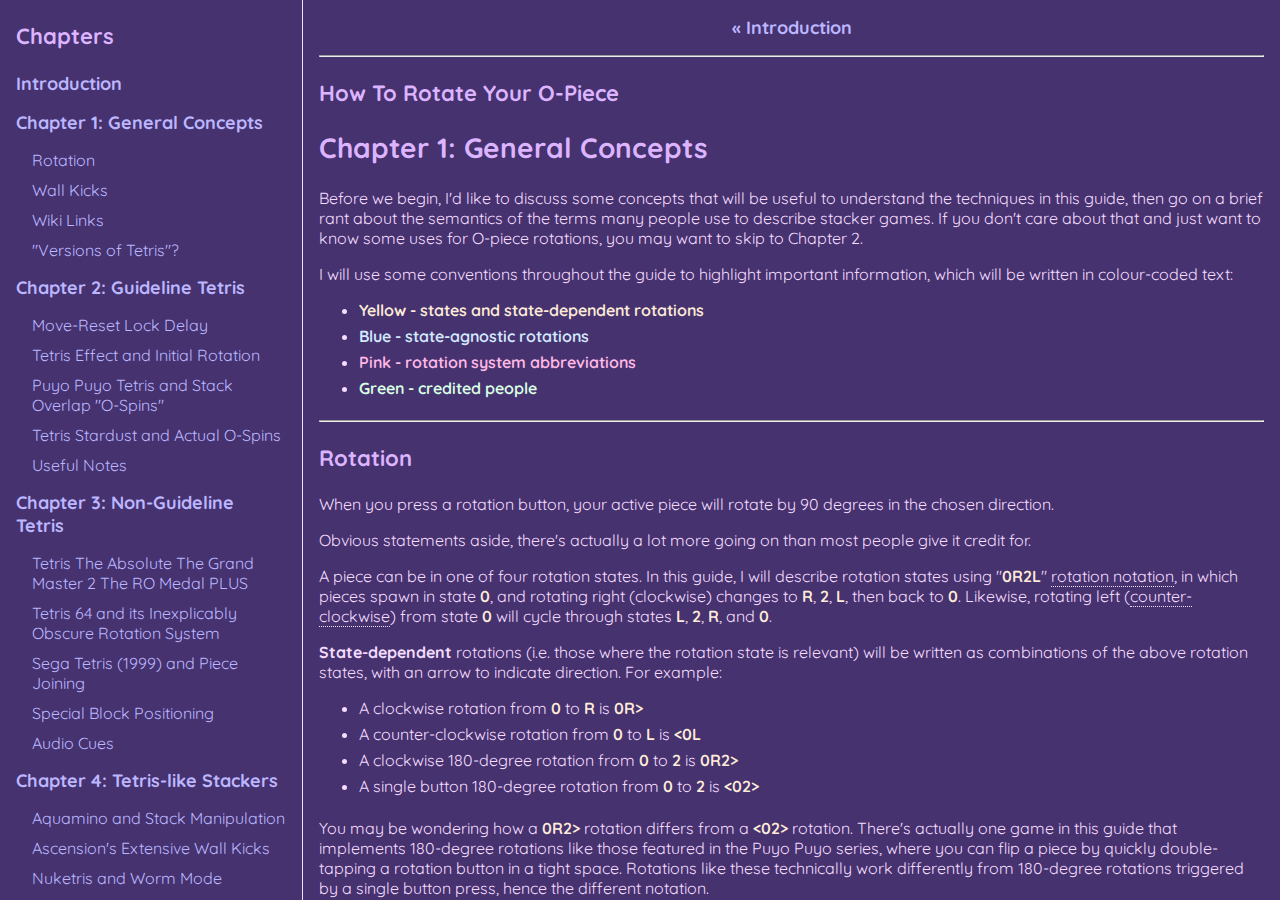
==== chapter1.html @ 80faca94 "Navigation Rework WIP" ====
<!DOCTYPE html>
<html lang="en">
    <head>
        <meta charset="utf-8">
        <meta name="viewport" content="width=device-width, initial-scale=1">
        <title>How To Rotate Your O-Piece - General Concepts</title>
        <link rel="icon" href="img/favicon.ico" />
        <link rel="stylesheet" href="css/style.css" />
        <link rel="stylesheet" href="css/playfield.css" />
    </head>

    <body>
		<header class="mobile">
			<div class="nav-icon"></div>
		</header>

		<div class="container">
			<nav class="nav-container desktop"></nav>

			<main class="content-container">
				<div class="nav-chapter centre">
					<a href="index.html">&laquo; Introduction</a>
				</div>

				<hr />

				<h3>How To Rotate Your O-Piece</h3>
				<h2>Chapter 1: General Concepts</h2>

                <p>
                    Before we begin, I'd like to discuss some concepts that will be useful to understand the techniques in this guide, then
					go on a brief rant about the semantics of the terms many people use to describe stacker games. If you don't care about
					that and just want to know some uses for O-piece rotations, you may want to skip to Chapter 2.
                </p>

                <p>
                    I will use some conventions throughout the guide to highlight important information, which will be written in
					colour-coded text:
                </p>

                <ul>
                    <li><span class="state">Yellow - states and state-dependent rotations</span></li>
                    <li><span class="nostate">Blue - state-agnostic rotations</span></li>
                    <li><span class="system">Pink - rotation system abbreviations</span></li>
                    <li><span class="credit">Green - credited people</span></li>
                </ul>

				<hr />

				<section id="rotation">
					<h3>Rotation</h3>
	
					<p>
						When you press a rotation button, your active piece will rotate by 90 degrees in the chosen direction.
					</p>
	
					<p>
						Obvious statements aside, there's actually a lot more going on than most people give it credit for.
					</p>
	
					<p>
						A piece can be in one of four rotation states. In this guide, I will describe rotation states using
						"<span class="state">0R2L</span>" <span class="tooltip" title="Yes I did this on purpose you can't stop
						me">rotation notation</span>, in which pieces spawn in state <span class="state">0</span>, and rotating right
						(clockwise) changes to <span class="state">R</span>, <span class="state">2</span>, <span class="state">L</span>,
						then back to <span class="state">0</span>. Likewise, rotating left (<span class="tooltip" title="Despite my
						preference of 'anti-clockwise', CCW is the community-accepted abbreviation and it would just make things
						confusing">counter-clockwise</span>) from state <span class="state">0</span> will cycle through states
						<span class="state">L</span>, <span class="state">2</span>, <span class="state">R</span>, and
						<span class="state">0</span>.
					</p>
	
					<p>
						<strong>State-dependent</strong> rotations (i.e. those where the rotation state is relevant) will be written as
						combinations of the above rotation states, with an arrow to indicate direction. For example:
					</p>
	
					<ul>
						<li>
							A clockwise rotation from <span class="state">0</span> to <span class="state">R</span> is
							<span class="state">0R&gt;</span>
						</li>
						<li>
							A counter-clockwise rotation from <span class="state">0</span> to <span class="state">L</span> is
							<span class="state">&lt;0L</span>
						</li>
						<li>
							A clockwise 180-degree rotation from <span class="state">0</span> to <span class="state">2</span> is
							<span class="state">0R2&gt;</span>
						</li>
						<li>
							A single button 180-degree rotation from <span class="state">0</span> to <span class="state">2</span> is
							<span class="state">&lt;02&gt;</span>
						</li>
					</ul>
	
					<p>
						You may be wondering how a <span class="state">0R2&gt;</span> rotation differs from a <span class="state">&lt;02&gt;
						</span> rotation. There's actually one game in this guide that implements 180-degree rotations like those featured
						in the Puyo Puyo series, where you can flip a piece by quickly double-tapping a rotation button in a tight space.
						Rotations like these technically work differently from 180-degree rotations triggered by a single button press,
						hence the different notation.
					</p>
	
					<p>
						<strong>State-agnostic</strong> rotations (i.e. those where the rotation state doesn't matter) will be written in
						one of two ways. The longer notation will be used for rotations on their own, while the shorter notation will be
						used for sequences.
					</p>
	
					<ul>
						<li>Counter-Clockwise - <span class="nostate">CCW</span> or <span class="nostate">L</span></li>
						<li>Clockwise - <span class="nostate">CW</span> or <span class="nostate">R</span></li>
						<li>180 - <span class="nostate">180</span> or <span class="nostate">F</span></li>
					</ul>
	
					<p>
						In many stackers (especially modern Tetris games), the O-piece can have multiple rotation states even if each one
						is identical. This means the O-piece is actually rotating internally even if there is no visual feedback for doing
						so. In the Tetris Worlds implementation of the commonly used Super Rotation System, or <span class="system">SRS
						</span> for short, the O-piece internally rotates around one of its blocks (the lower-left block in state
						<span class="state">0</span>), but an offset is applied to keep it in place when rotated. This may or may not be
						the case for implementations in other games, though.
					</p>
	
					<ul class="sources">
						<li>
							<strong>Sources</strong>
							<ul>
								<li>
									<span class="system">SRS</span> wiki pages:
									<a href="https://harddrop.com/wiki/SRS">Hard Drop</a> |
									<a href="https://tetris.wiki/Super_Rotation_System">TetrisWiki</a>
								</li>
								<li>
									<a href="https://puyonexus.com/wiki/Rotation">
										Rotation on Puyo Nexus
									</a>
								</li>
							</ul>
						</li>
					</ul>
				</section>
	
				<section id="wallkicks">
					<h3>Wall Kicks</h3>
	
					<p>
						<strong>Wall kicks</strong> are a feature of many modern rotation systems, allowing pieces to move when rotated if
						their new position is obstructed by a wall or another piece.
					</p>
	
					<p>
						In <span class="system">SRS</span>, four alternative positions are checked if basic rotation fails, and the piece
						will move to the first one that succeeds. For example, this is how the infamous Fin TSD works in
						<span class="system">SRS</span>:
					</p>
	
					<div class="playfield-container">
						/[ ][ ][ ][ ][ ][ ][ ][ ][ ][ ]/
						/[G][G][G][ ][ ][ ][ ][ ][ ][ ]/
						/[G][T][T][T][ ][ ][ ][ ][ ][ ]/
						/[G][ ][T][ ][ ][ ][ ][ ][ ][ ]/
						/[G][ ][ ][G][G][G][G][G][G][G]/
						/[G][ ][G][G][G][G][G][G][G][G]/
						~State <span class="state">2</span>~
					</div>
	
					<div class="playfield-container">
						/[ ][ ][ ][ ][ ][ ][ ][ ][ ][ ]/
						/[G][G][D][ ][ ][ ][ ][ ][ ][ ]/
						/[G][ ][T][T][ ][ ][ ][ ][ ][ ]/
						/[G][ ][T][ ][ ][ ][ ][ ][ ][ ]/
						/[G][ ][ ][G][G][G][G][G][G][G]/
						/[G][ ][G][G][G][G][G][G][G][G]/
						~<span class="state">&lt;2R</span> (fail)~
					</div>
	
					<div class="playfield-container">
						/[ ][ ][ ][ ][ ][ ][ ][ ][ ][ ]/
						/[G][D][G][ ][ ][ ][ ][ ][ ][ ]/
						/[G][T][T][ ][ ][ ][ ][ ][ ][ ]/
						/[G][T][ ][ ][ ][ ][ ][ ][ ][ ]/
						/[G][ ][ ][G][G][G][G][G][G][G]/
						/[G][ ][G][G][G][G][G][G][G][G]/
						~Kick 1 (fail)~
					</div>
	
					<div class="playfield-container">
						/[ ][T][ ][ ][ ][ ][ ][ ][ ][ ]/
						/[G][D][D][ ][ ][ ][ ][ ][ ][ ]/
						/[G][T][ ][ ][ ][ ][ ][ ][ ][ ]/
						/[G][ ][ ][ ][ ][ ][ ][ ][ ][ ]/
						/[G][ ][ ][G][G][G][G][G][G][G]/
						/[G][ ][G][G][G][G][G][G][G][G]/
						~Kick 2 (fail)~
					</div>
	
					<div class="playfield-container">
						/[ ][ ][ ][ ][ ][ ][ ][ ][ ][ ]/
						/[G][G][G][ ][ ][ ][ ][ ][ ][ ]/
						/[G][ ][ ][ ][ ][ ][ ][ ][ ][ ]/
						/[G][ ][T][ ][ ][ ][ ][ ][ ][ ]/
						/[G][ ][T][D][G][G][G][G][G][G]/
						/[G][ ][D][G][G][G][G][G][G][G]/
						~Kick 3 (fail)~
					</div>
	
					<div class="playfield-container">
						/[ ][ ][ ][ ][ ][ ][ ][ ][ ][ ]/
						/[G][G][G][ ][ ][ ][ ][ ][ ][ ]/
						/[G][ ][ ][ ][ ][ ][ ][ ][ ][ ]/
						/[G][T][ ][ ][ ][ ][ ][ ][ ][ ]/
						/[G][T][T][G][G][G][G][G][G][G]/
						/[G][T][G][G][G][G][G][G][G][G]/
						~Kick 4 (success)~
					</div>
	
					<div class="playfield-container">
						/[ ][ ][ ][ ][ ][ ][ ][ ][ ][ ]/
						/[ ][ ][ ][ ][ ][ ][ ][ ][ ][ ]/
						/[ ][ ][ ][ ][ ][ ][ ][ ][ ][ ]/
						/[G][G][G][ ][ ][ ][ ][ ][ ][ ]/
						/[G][ ][ ][ ][ ][ ][ ][ ][ ][ ]/
						/[G][T][ ][ ][ ][ ][ ][ ][ ][ ]/
						~T-Spin Double~
					</div>
	
					<p>
						Different rotation systems can handle wall kicks by defining a different offset table, or instead try to kick by
						rotating around an alternate centre. Regardless of implementation, they're super fun to use once you know how they
						work!
					</p>
	
					<ul class="sources">
						<li>
							<strong>Sources</strong>
							<ul>
								<li>
									<span class="credit">Lilla Oshisaure</span> -
									<a href="https://imgur.com/YUlBwTq">
										Puyo Puyo Tetris offset chart
									</a>
									<ul>
										<li>
											Includes <span class="system">SRS</span> kicks and PPT-specific pentomino/O-piece kicks
										</li>
									</ul>
								</li>
								<li>
									<span class="credit">bocifer</span> -
									<a href="https://imgur.com/a/srs-rotations-bGwLQsi">
										<span class="system">SRS</span> offset charts
									</a>
									<ul>
										<li>
											Huge inspiration for my own offset charts for other rotation systems!
										</li>
									</ul>
								</li>
								<li>
									<a href="https://four.lol/srs/kicks-overview">
										Wall kick overview on FOUR.lol
									</a>
								</li>
								<li>
									<a href="https://four.lol/methods/polymer-tspin">
										Polymer T-Spins on FOUR.lol
									</a>
								</li>
							</ul>
						</li>
					</ul>
				</section>
	
				<section id="wikis">
					<h3>Wiki Links</h3>
	
					<p>
						You may have noticed that I provide two very similar wiki links for many of the sections in this guide. Hard Drop
						and TetrisWiki are both fantastic community resources for information about Tetris games, but many of the pages
						have very similar content due to being forked from the now-defunct Tetrisconcept wiki, and editors (including me)
						adding content to both wikis at the same time.
					</p>
	
					<p>
						Which one you pick is really down to personal preference, though if there's something you can't find on one wiki,
						you will probably be able to find it on the other.
					</p>
	
					<p>
						Even though past proposals to merge the wikis have been rejected, the Tetris community generally agrees that both
						of them are <em>significantly</em> better than the Fandom wiki. Most of what I have seen on there seems to pre-date
						the wiki split, but there are still some pages on there that have useful information not on the other two wikis.
						I'd use it for those specific pages, but the others for everything else.
					</p>
	
					<ul class="sources">
						<li>
							<strong>Resources</strong>
							<ul>
								<li>
									<a href="https://harddrop.com/wiki/Tetris_Wiki">
										Hard Drop main page
									</a>
								</li>
								<li>
									<a href="https://tetris.wiki/">
										TetrisWiki main page
									</a>
								</li>
							</ul>
						</li>
						<li>
							<strong>Useful Tools</strong>
							<ul>
								<li>
									<span class="credit">Kevin Payravi</span> - 
									<a href="https://getindie.wiki/">
										Indie Wiki Buddy
									</a>
								</li>
							</ul>
						</li>
					</ul>
				</section>
	
				<section id="semantics-rant">
					<h3>"Versions of Tetris"?</h3>
	
					<p>
						So this section is that rant about semantics I mentioned earlier, which you'll hopefully find somewhat educational
						and/or entertaining. I'd love to know what other people think about this topic!
					</p>
	
					<p>
						Also, I hope this rant doesn't come across as too negative or angry. I'm not mad at any of you, I promise.
					</p>
	
					<p>
						Am I the only one who is bothered by different Tetris games, and stackers in general, being referred to as
						"versions of Tetris"? It's a term which perpetuates the myth that the Tetris series is literally just the same game
						ported to pretty much every device imaginable, and that Tetris-like stackers are just knock-offs of what they
						perceive to be the "real thing".
					</p>
	
					<p>
						Sure, the original Tetris was the first stacker game. It did indeed start the genre of puzzle games which many
						people in the Tetris community name after it. But to say that they're all just the exact same game is plainly wrong.
					</p>
	
					<p>
						This isn't helped at all by the fact that even The Tetris Company, who licenses the Tetris series, refers to their
						own games as "versions" of the same game instead of what they are: entries in a series.
					</p>
	
					<p>
						Don't get me started on the whole "it's just Tetris" thing.
					</p>
	
					<p>
						While all (tetromino-based) stacker games may superficially look identical to each other, they all feel very
						different to play at anything higher than a casual level. This is even true of modern Tetris games which have to
						adhere to the Tetris Guideline. Some examples of differences which drastically affect gameplay include:
					</p>
	
					<ul>
						<li><strong>Game modes</strong></li>
						<li><strong>Rotation systems</strong></li>
						<li>Piece randomisers</li>
						<li>Available drop types (soft, hard, sonic)</li>
						<li>Hold mechanics</li>
						<li>Spin recognition</li>
						<li>Lock delay (or lack of it)</li>
						<li>Timings (e.g. DAS and ARR)</li>
					</ul>
	
					<p>
						To clear up some terms related to stacker games, this is how I use them in this guide:
					</p>
	
					<ul>
						<li>
							<strong>Stacker / Stacker Game</strong>
							<ul>
								<li>
									A genre of puzzle games in which you place pieces (typically tetrominoes) and clear horizontal lines by
									completing them
								</li>
								<li>
									Includes the Tetris series and all Tetris-like stackers
								</li>
								<li>
									May use pieces other than tetrominoes or feature non-tetromino modes (outside the scope of this guide)
								</li>
								<li>
									Another name for this genre is "falling block puzzle"
								</li>
							</ul>
						</li>
						<li>
							<strong>Tetris Community</strong>
							<ul>
								<li>
									The general community of people who love stacker games
								</li>
								<li>
									<em>Includes</em> stackers outside of the Tetris series
								</li>
								<li>
									The name is likely because the community often uses "Tetris" to refer to the entire genre
								</li>
							</ul>
						</li>
						<li>
							<strong>Tetris Series</strong>
							<ul>
								<li>
									A series of stacker games licensed by The Tetris Company or its predecessors
								</li>
							</ul>
						</li>
						<li>
							<strong>Tetris Game</strong>
							<ul>
								<li>
									An entry in the Tetris series
								</li>
								<li>
									<em>Does not include</em> games outside of the Tetris series
								</li>
								<li>
									Most are distinct from each other
								</li>
							</ul>
						</li>
						<li>
							<strong>Tetris-like Stacker</strong>
							<ul>
								<li>
									A stacker game whose gameplay is largely based on Tetris, but is not a part of the Tetris series
								</li>
								<li>
									Being a "Tetris game" and being a "Tetris-like stacker" are mutually exclusive
								</li>
								<li>
									Known in the Tetris community as "unofficial games" or "fan games"
								</li>
								<li>
									Again, most are distinct from each other (and also from Tetris)
								</li>
							</ul>
						</li>
						<li>
							<strong>Version</strong>
							<ul>
								<li>
									A game ported to another platform with few or no changes
								</li>
								<li>
									Alternatively, a patched release of a game, indicated by a different version number
								</li>
								<li>
									The PS4 and Switch releases of Tetris Effect are versions of Tetris Effect, but Tetris Effect is not
									just a version of Tetris
								</li>
								<li>
									1.3.4 and 2.0.2 are also versions of Tetris Effect, regardless of platform
								</li>
							</ul>
						</li>
					</ul>
	
					<p>
						With that out of the way, let's get to the part where we rotate some O-pieces!
					</p>
				</section>

				<hr />

				<div class="nav-chapter centre">
					<a href="chapter2.html">Chapter 2: Guideline Tetris &raquo;</a>
				</div>

				<hr />

				<footer id="footer"></footer>
			</main>
		</div>

        <script type="text/javascript" src="js/nav.js"></script>
        <script type="text/javascript" src="js/playfield.js"></script>
        <script type="text/javascript" src="js/app.js"></script>
    </body>
</html>
---- css/style.css ----
@font-face
{
    font-family: "Quicksand";
    src: url("../font/Quicksand.ttf");
}

@media (width < 768px)
{
    body, .container
    {
        height: max-content;
    }

    .desktop
    {
        display: none;
    }
}

@media (width >= 768px)
{
    body, .container
    {
        height: 100%;
    }

    .mobile
    {
        display: none;
    }
}

*
{
    font-family: "Quicksand";
    color: #F4DCFF;
}

html
{
    height: 100%;
    background: linear-gradient(0deg, #AE96E4 10%, #9E96E4 50%, #AE96E4 90%);
}

body
{
    max-width: max-content;
    margin: 0 auto;
    background-color: #45326E;
}

header
{
    display: flex;
    position: sticky;
    top: 0;
    background-color: #6C529A;
}

header *
{
    margin: 0;
}

footer
{
    padding-bottom: 8px;
    text-align: center;
    display: flex;
    flex-wrap: wrap;
    align-items: center;
    justify-content: center;
    column-gap: 16px;
    row-gap: 8px;
}

footer p
{
    margin: 0;
}

h1
{
    font-size: 36px;
    color: #DCB4FF;
}

h2
{
    font-size: 28px;
    color: #DCB4FF;
}

h3
{
    font-size: 22px;
    color: #DCB4FF;
}

h4
{
    font-size: 18px;
}

p
{
    font-size: 16px;
}

a, a *
{
    color: #BCB6FF;
}

li
{
    font-size: 16px;
    padding-bottom: 6px;
}

li ul
{
    padding-top: 6px;
}

img
{
    max-width: 100%;
}

.container
{
    margin: 0 auto;
    display: flex;
}

.nav-container
{
    min-width: 270px;
    max-width: 270px;
    padding: 0 16px;
    border-right: 1px solid #F4DCFF;
    overflow: scroll;
    scrollbar-width: none;
}

.nav-container ul
{
    list-style: none;
    padding-left: 0;
    font-size: 18px;
}

.nav-chapter
{
    margin: 16px 0;
    font-size: 18px;
    font-weight: bold;
    text-decoration: none;
}

.nav-section
{
    margin-left: 16px;
    margin-bottom: 10px;
    font-size: 16px;
}

.nav-chapter a, .nav-section a
{
    text-decoration: none;
}

.nav-icon
{
    display: table;
    margin: 0.5em;
    border-collapse: collapse;
}

.nav-icon-row
{
    display: table-row;
}

.nav-icon-cell
{
    display: table-cell;
    width: 0.75em;
    height: 0.75em;
    border: 2px solid #6C529A;
    background-color: #FFE000;
}

.content-container
{
    max-width: 960px;
    padding: 0 16px;
    overflow: scroll;
    scrollbar-width: none;
}

.tooltip
{
    border-bottom: 1px dotted;
}

.state
{
    font-weight: 650;
    color: #FFECD8;
}

.nostate
{
    font-weight: 650;
    color: #D4E8FF;
}

.system
{
    font-weight: 650;
    color: #FFB8E6;
}

.credit
{
    font-weight: 650;
    color: #DAFFE4;
}

.sources
{
    list-style: none;
    padding-left: 0;
}

.sources li ul
{
    list-style: square;
}

.inline-end
{
    float: inline-end;
}

.centre
{
    display: block;
    text-align: center;
}

.centre *
{
    display: inline-block;
}

.flex
{
    display: flex;
}

.todo
{
    background-color: #000000;
}
---- css/playfield.css ----
.playfield-container
{
    display: inline-block;
    vertical-align: top;
    margin-bottom: 4px;
}

.playfield-spacer
{
    display: inline-block;
    margin-right: 16px;
}

.playfield
{
    display: table;
    padding: 4px;
}

.playfield-row
{
    display: table-row;
    background-color: #FFFFFF;
}

.playfield-cell
{
    display: table-cell;
    width: 12px;
    height: 12px;
    padding: 0;
}

.playfield-caption
{
    display: table-caption;
    caption-side: bottom;
    text-align: center;
    font-size: 14px;
    padding: 2px 4px;
}

.playfield-cell-grey
{
    background-color: #808080 !important;
}

.playfield-cell-dark
{
    background-color: #404040 !important;
}

.playfield-cell-cyan
{
    background-color: #00FFFF !important;
}

.playfield-cell-blue
{
    background-color: #0000FF !important;
}

.playfield-cell-orange
{
    background-color: #FF8000 !important;
}

.playfield-cell-yellow
{
    background-color: #FFE000 !important;
}

.playfield-cell-green
{
    background-color: #00FF00 !important;
}

.playfield-cell-purple
{
    background-color: #C000FF !important;
}

.playfield-cell-red
{
    background-color: #FF0000 !important;
}

.playfield-cell-pink
{
    background-color: #FF80FF !important;
}

.playfield-cell-darkgreen
{
    background-color: #00B000 !important;
}

.playfield-puyo
{
    border-radius: 8px;
}

.playfield-muted
{
    opacity: 0.5;
}

/* Flag Classes (not used in regular playfields) */

.container-flag
{
    width: 20%;
}

.playfield-flag, .row-flag, .row-flag .playfield-cell
{
    width: 100%;
}

.playfield-flag-4 .playfield-cell
{
    height: 20px !important;
}

.playfield-flag-5 .playfield-cell
{
    height: 16px !important;
}

.playfield-flag-7 .playfield-cell
{
    height: 11.5px !important;
}
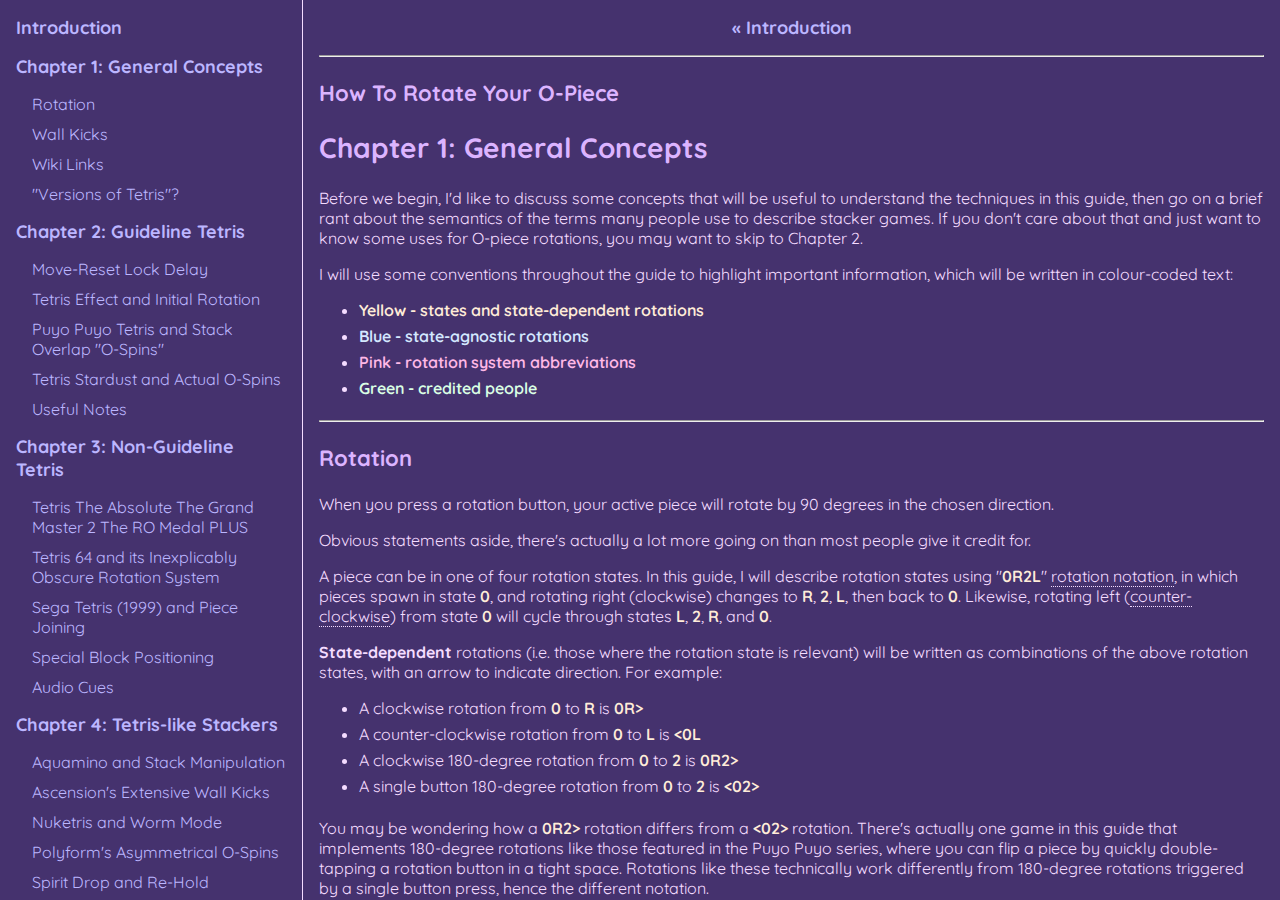
==== commit d036b9f4: "Added mobile nav menu" ====
--- a/chapter1.html
+++ b/chapter1.html
@@ -11,11 +11,15 @@
 
     <body>
 		<header class="mobile">
-			<div class="nav-icon"></div>
+            <div class="nav-button" onclick="toggleMobileNav()">
+                <div class="nav-icon"></div>
+                <h4>Menu</h4>
+            </div>
 		</header>
 
 		<div class="container">
-			<nav class="nav-container desktop"></nav>
+			<nav class="nav-container nav-sidemenu desktop"></nav>
+			<nav class="nav-container nav-overlay mobile"></nav>
 
 			<main class="content-container">
 				<div class="nav-chapter centre">
--- a/css/style.css
+++ b/css/style.css
@@ -51,27 +51,20 @@
 
 header
 {
-    display: flex;
     position: sticky;
     top: 0;
     background-color: #6C529A;
 }
 
-header *
-{
-    margin: 0;
-}
-
 footer
 {
-    padding-bottom: 8px;
-    text-align: center;
     display: flex;
     flex-wrap: wrap;
     align-items: center;
     justify-content: center;
     column-gap: 16px;
     row-gap: 8px;
+    padding-bottom: 8px;
 }
 
 footer p
@@ -134,7 +127,7 @@
     display: flex;
 }
 
-.nav-container
+.nav-sidemenu
 {
     min-width: 270px;
     max-width: 270px;
@@ -144,6 +137,20 @@
     scrollbar-width: none;
 }
 
+.nav-overlay
+{
+    display: none;
+    position: fixed;
+    width: calc(100% - 32px);
+    height: 80%;
+    padding: 0 16px;
+    border-bottom: 1px solid #F4DCFF;
+    z-index: 1;
+    overflow: scroll;
+    scrollbar-width: none;
+    background-color: #45326E;
+}
+
 .nav-container ul
 {
     list-style: none;
@@ -171,10 +178,23 @@
     text-decoration: none;
 }
 
+.nav-button
+{
+    display: flex;
+    align-items: center;
+    width: max-content;
+    padding: 0.5em;
+    gap: 0.25em;
+}
+
+.nav-button h4
+{
+    margin: 0;
+}
+
 .nav-icon
 {
     display: table;
-    margin: 0.5em;
     border-collapse: collapse;
 }
 
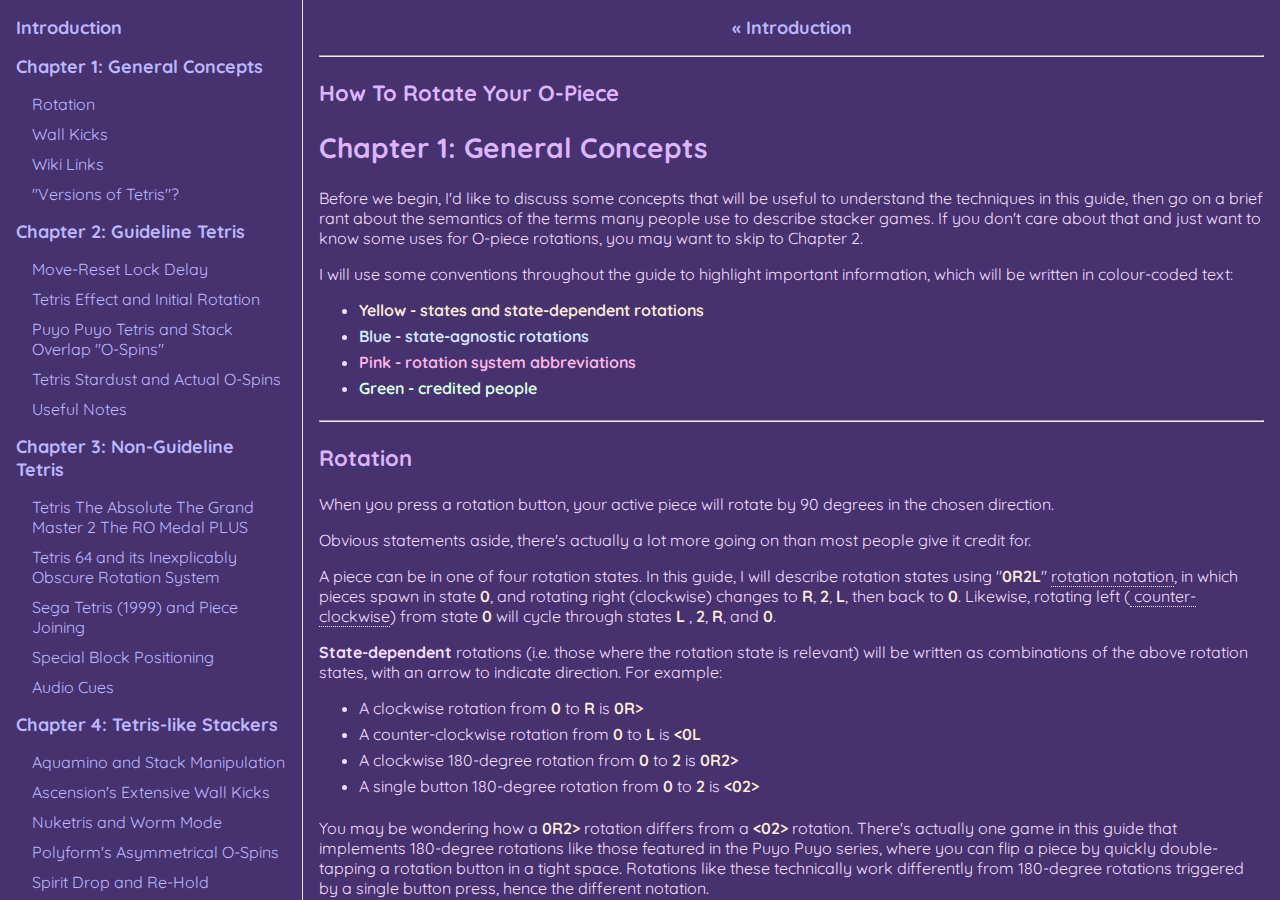
==== commit 7e0e4dbb: "Split remaining content" ====
--- a/chapter1.html
+++ b/chapter1.html
@@ -64,14 +64,13 @@
 	
 					<p>
 						A piece can be in one of four rotation states. In this guide, I will describe rotation states using
-						"<span class="state">0R2L</span>" <span class="tooltip" title="Yes I did this on purpose you can't stop
-						me">rotation notation</span>, in which pieces spawn in state <span class="state">0</span>, and rotating right
+						"<span class="state">0R2L</span>" <span class="tooltip" title="Yes I did this on purpose you can't stop me">
+						rotation notation</span>, in which pieces spawn in state <span class="state">0</span>, and rotating right
 						(clockwise) changes to <span class="state">R</span>, <span class="state">2</span>, <span class="state">L</span>,
-						then back to <span class="state">0</span>. Likewise, rotating left (<span class="tooltip" title="Despite my
-						preference of 'anti-clockwise', CCW is the community-accepted abbreviation and it would just make things
-						confusing">counter-clockwise</span>) from state <span class="state">0</span> will cycle through states
-						<span class="state">L</span>, <span class="state">2</span>, <span class="state">R</span>, and
-						<span class="state">0</span>.
+						then back to <span class="state">0</span>. Likewise, rotating left (<span class="tooltip"
+						title="Despite my preference of 'anti-clockwise', CCW is the community-accepted abbreviation and it would just make things confusing">
+						counter-clockwise</span>) from state <span class="state">0</span> will cycle through states <span class="state">L
+						</span>, <span class="state">2</span>, <span class="state">R</span>, and <span class="state">0</span>.
 					</p>
 	
 					<p>
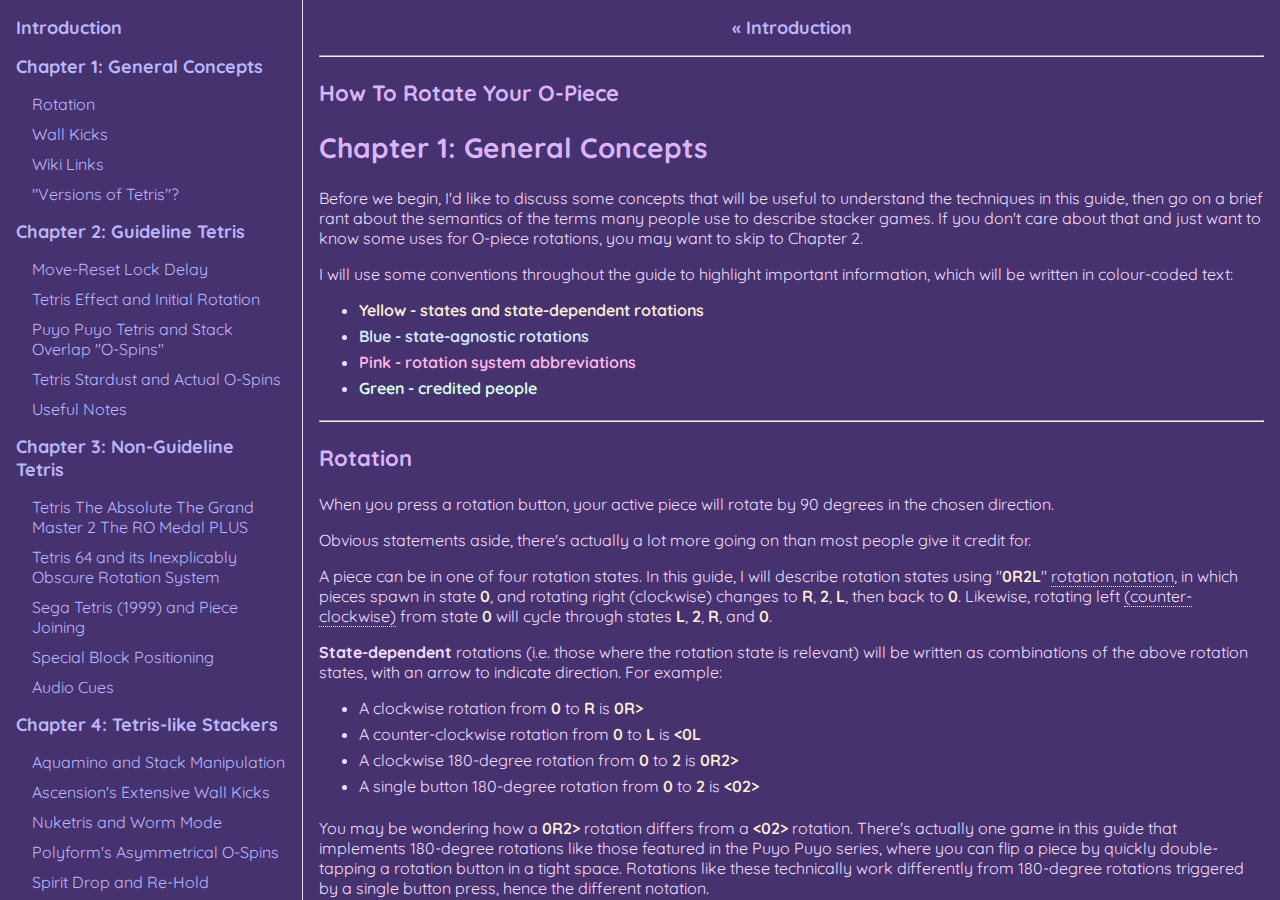
==== commit 3ec5fd89: "Added a note" ====
--- a/chapter1.html
+++ b/chapter1.html
@@ -67,10 +67,11 @@
 						"<span class="state">0R2L</span>" <span class="tooltip" title="Yes I did this on purpose you can't stop me">
 						rotation notation</span>, in which pieces spawn in state <span class="state">0</span>, and rotating right
 						(clockwise) changes to <span class="state">R</span>, <span class="state">2</span>, <span class="state">L</span>,
-						then back to <span class="state">0</span>. Likewise, rotating left (<span class="tooltip"
+						then back to <span class="state">0</span>. Likewise, rotating left <span class="tooltip"
 						title="Despite my preference of 'anti-clockwise', CCW is the community-accepted abbreviation and it would just make things confusing">
-						counter-clockwise</span>) from state <span class="state">0</span> will cycle through states <span class="state">L
-						</span>, <span class="state">2</span>, <span class="state">R</span>, and <span class="state">0</span>.
+						(counter-clockwise)</span> from state <span class="state">0</span> will cycle through states
+						<span class="state">L</span>, <span class="state">2</span>, <span class="state">R</span>, and
+						<span class="state">0</span>.
 					</p>
 	
 					<p>
--- a/css/style.css
+++ b/css/style.css
@@ -76,6 +76,7 @@
 {
     font-size: 36px;
     color: #DCB4FF;
+    margin-bottom: 8px;
 }
 
 h2
